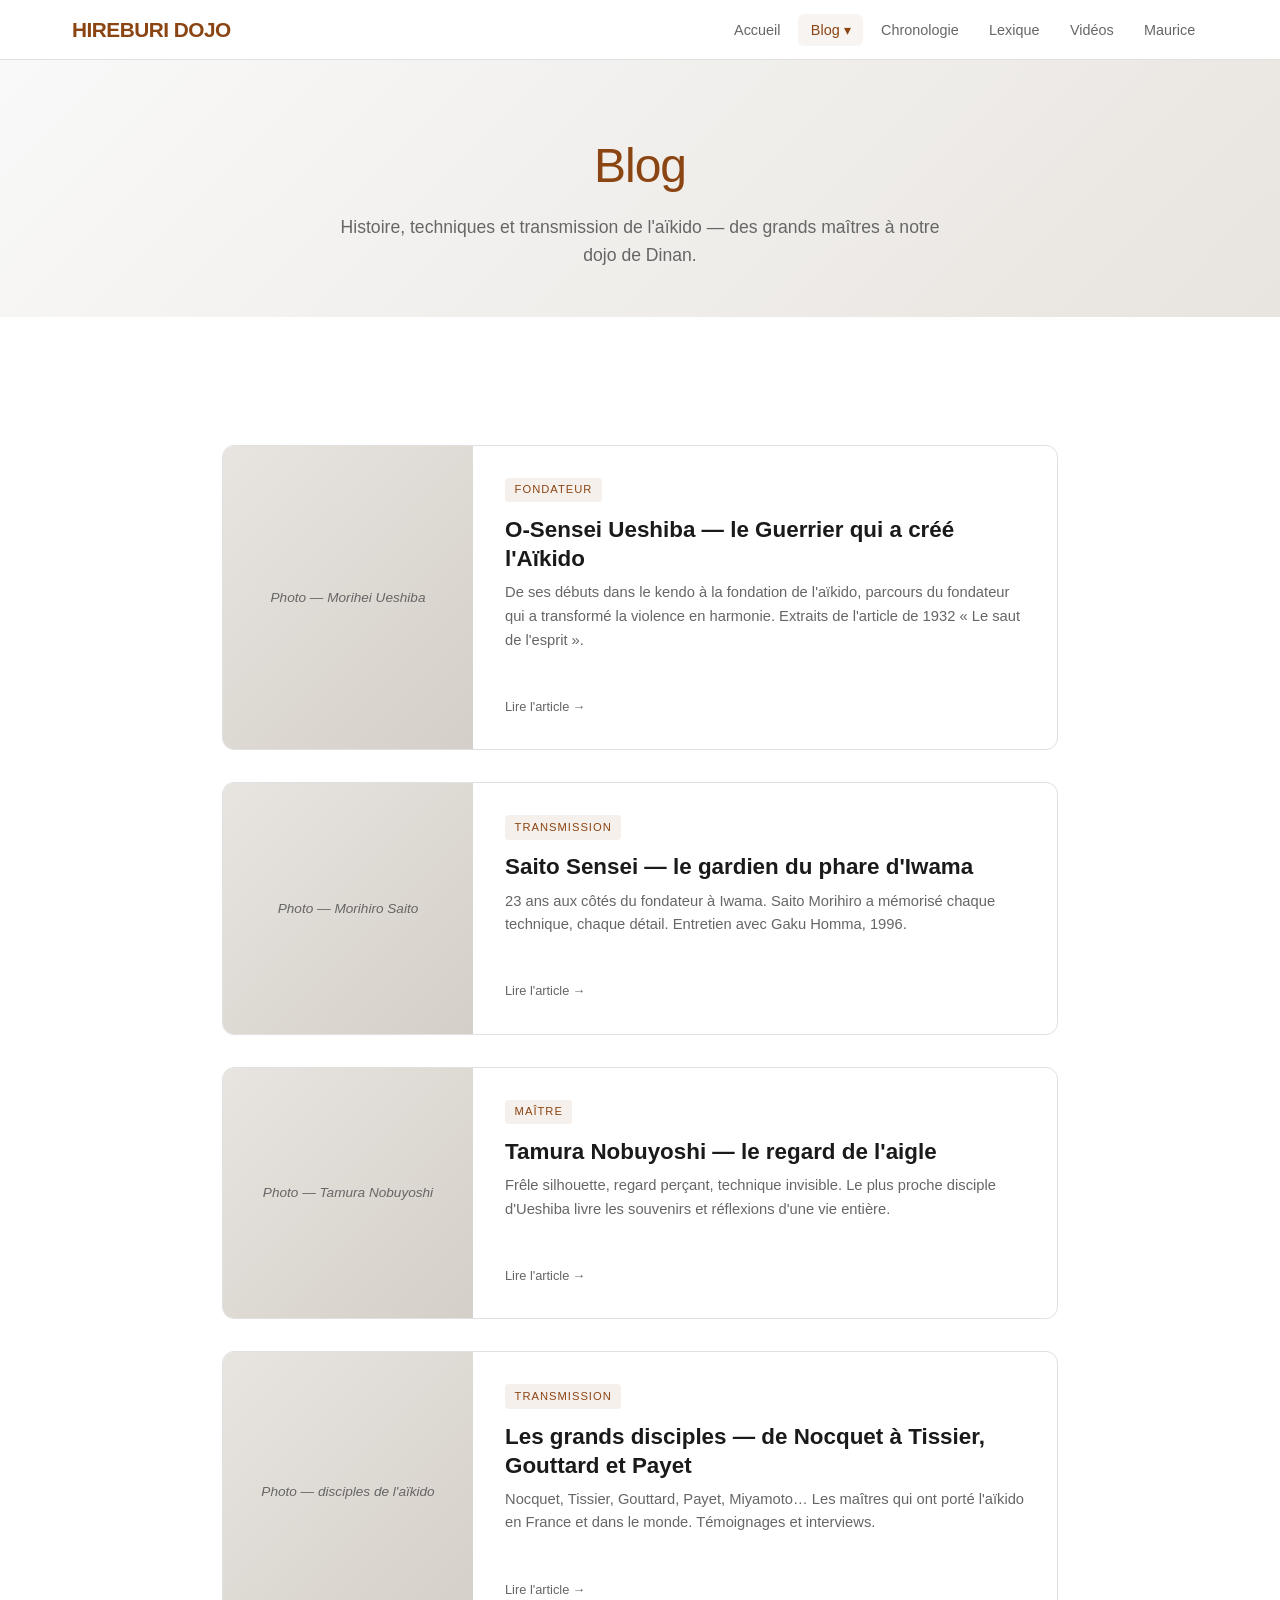
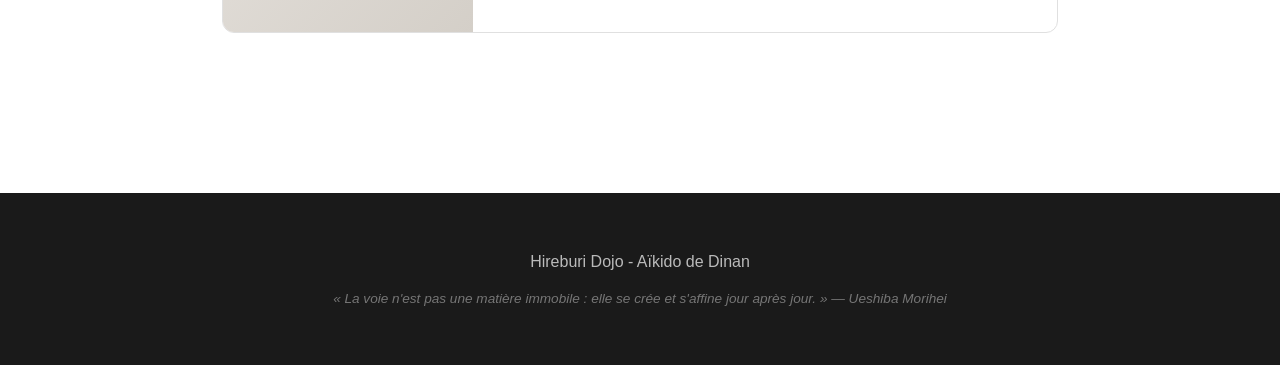
==== pages/blog/index.html @ f31d84fd "Site Hireburi Dojo : version initiale + page Maurice" ====
<!DOCTYPE html>
<html lang="fr">
<head>
    <meta charset="UTF-8">
    <meta name="viewport" content="width=device-width, initial-scale=1.0">
    <title>Blog - Hireburi Dojo - Aïkido de Dinan</title>
    <meta name="description" content="Blog du Hireburi Dojo : histoire, techniques et transmission de l'aïkido.">
    <link rel="stylesheet" href="../../css/style.css">
    <link rel="stylesheet" href="../../css/blog.css">
</head>
<body>
    <nav class="nav">
        <div class="nav-container">
            <a href="../../index.html" class="nav-logo">Hireburi Dojo</a>
            <ul class="nav-links">
                <li><a href="../../index.html">Accueil</a></li>
                <li class="nav-dropdown">
                    <a href="index.html" class="active">Blog ▾</a>
                    <div class="nav-dropdown-menu">
                        <a href="ueshiba.html">O-Sensei Ueshiba</a>
                        <a href="saito.html">Saito, le gardien d'Iwama</a>
                        <a href="tamura.html">Tamura, le regard de l'aigle</a>
                        <a href="disciples.html">Les grands disciples</a>
                    </div>
                </li>
                <li><a href="../chronologie.html">Chronologie</a></li>
                <li><a href="../lexique.html">Lexique</a></li>
                <li><a href="../videos.html">Vidéos</a></li>
                <li><a href="../maurice.html">Maurice</a></li>
            </ul>
            <div class="nav-toggle">☰</div>
        </div>
    </nav>

    <header class="blog-header">
        <h1>Blog</h1>
        <p>Histoire, techniques et transmission de l'aïkido — des grands maîtres à notre dojo de Dinan.</p>
    </header>

    <section class="section">
        <div class="blog-list">
            <a href="ueshiba.html" class="blog-card">
                <div class="blog-card-image">Photo — Morihei Ueshiba</div>
                <div class="blog-card-content">
                    <span class="blog-card-tag">Fondateur</span>
                    <h3>O-Sensei Ueshiba — le Guerrier qui a créé l'Aïkido</h3>
                    <p>De ses débuts dans le kendo à la fondation de l'aïkido, parcours du fondateur qui a transformé la violence en harmonie. Extraits de l'article de 1932 « Le saut de l'esprit ».</p>
                    <span class="blog-card-date">Lire l'article →</span>
                </div>
            </a>

            <a href="saito.html" class="blog-card">
                <div class="blog-card-image">Photo — Morihiro Saito</div>
                <div class="blog-card-content">
                    <span class="blog-card-tag">Transmission</span>
                    <h3>Saito Sensei — le gardien du phare d'Iwama</h3>
                    <p>23 ans aux côtés du fondateur à Iwama. Saito Morihiro a mémorisé chaque technique, chaque détail. Entretien avec Gaku Homma, 1996.</p>
                    <span class="blog-card-date">Lire l'article →</span>
                </div>
            </a>

            <a href="tamura.html" class="blog-card">
                <div class="blog-card-image">Photo — Tamura Nobuyoshi</div>
                <div class="blog-card-content">
                    <span class="blog-card-tag">Maître</span>
                    <h3>Tamura Nobuyoshi — le regard de l'aigle</h3>
                    <p>Frêle silhouette, regard perçant, technique invisible. Le plus proche disciple d'Ueshiba livre les souvenirs et réflexions d'une vie entière.</p>
                    <span class="blog-card-date">Lire l'article →</span>
                </div>
            </a>

            <a href="disciples.html" class="blog-card">
                <div class="blog-card-image">Photo — disciples de l'aïkido</div>
                <div class="blog-card-content">
                    <span class="blog-card-tag">Transmission</span>
                    <h3>Les grands disciples — de Nocquet à Tissier, Gouttard et Payet</h3>
                    <p>Nocquet, Tissier, Gouttard, Payet, Miyamoto… Les maîtres qui ont porté l'aïkido en France et dans le monde. Témoignages et interviews.</p>
                    <span class="blog-card-date">Lire l'article →</span>
                </div>
            </a>
        </div>
    </section>

    <footer>
        <div class="container">
            <p>Hireburi Dojo - Aïkido de Dinan</p>
            <p class="footer-quote">« La voie n'est pas une matière immobile : elle se crée et s'affine jour après jour. » — Ueshiba Morihei</p>
        </div>
    </footer>

    <script src="../../js/main.js"></script>
</body>
</html>
---- css/style.css ----
:root {
    --bg: #fafafa;
    --text: #1a1a1a;
    --text-light: #666666;
    --accent: #8b4513;
    --accent-hover: #a55a28;
    --accent-light: rgba(139, 69, 19, 0.06);
    --border: #e0e0e0;
    --section-bg: #ffffff;
    --card-bg: #f8f8f8;
    --font-heading: 'Georgia', 'Times New Roman', serif;
    --font-body: 'Helvetica Neue', Arial, sans-serif;
}

* {
    margin: 0;
    padding: 0;
    box-sizing: border-box;
}

body {
    font-family: 'Helvetica Neue', Arial, sans-serif;
    line-height: 1.6;
    color: var(--text);
    background-color: var(--bg);
}

.container {
    max-width: 1200px;
    margin: 0 auto;
    padding: 0 20px;
}

/* Navigation */
.nav {
    position: fixed;
    top: 0;
    width: 100%;
    background: rgba(255, 255, 255, 0.95);
    backdrop-filter: blur(10px);
    border-bottom: 1px solid var(--border);
    z-index: 1000;
}

.nav-container {
    display: flex;
    justify-content: space-between;
    align-items: center;
    padding: 0.8rem 2rem;
    max-width: 1200px;
    margin: 0 auto;
}

.nav-logo {
    font-size: 1.1rem;
    font-weight: 700;
    color: var(--accent);
    letter-spacing: 1px;
    text-transform: uppercase;
}

.nav-links {
    display: flex;
    list-style: none;
    gap: 2rem;
}

.nav-links a {
    text-decoration: none;
    color: var(--text-light);
    font-weight: 500;
    transition: color 0.3s;
}

.nav-links a:hover {
    color: var(--accent);
}

.nav-toggle {
    display: none;
    font-size: 1.5rem;
    cursor: pointer;
}

/* Hero Section */
.hero {
    background: linear-gradient(160deg, #1a1a1a 0%, #2c1810 40%, #3d2117 70%, #1a1a1a 100%);
    min-height: 100vh;
    display: flex;
    align-items: center;
    justify-content: center;
    text-align: center;
    padding: 2rem;
    position: relative;
    overflow: hidden;
}

.hero::before {
    content: '合気道';
    position: absolute;
    font-size: 25rem;
    font-weight: 700;
    color: rgba(255, 255, 255, 0.02);
    pointer-events: none;
    user-select: none;
}

.hero-content {
    position: relative;
    z-index: 1;
}

.hero-content h1 {
    font-size: 4rem;
    font-weight: 300;
    margin-bottom: 0.3rem;
    color: #f5f0eb;
    letter-spacing: 4px;
    text-transform: uppercase;
}

.hero-content h2 {
    font-size: 1.3rem;
    font-weight: 400;
    margin-bottom: 2.5rem;
    color: rgba(245, 240, 235, 0.6);
    letter-spacing: 6px;
    text-transform: uppercase;
}

.hero-subtitle {
    font-size: 1.15rem;
    max-width: 700px;
    margin: 0 auto 3rem;
    font-style: italic;
    color: rgba(245, 240, 235, 0.7);
    line-height: 1.8;
}

.cta-button {
    display: inline-block;
    padding: 1rem 2.5rem;
    background: transparent;
    color: #f5f0eb;
    text-decoration: none;
    border: 1px solid rgba(245, 240, 235, 0.3);
    border-radius: 3px;
    transition: all 0.3s;
    letter-spacing: 2px;
    text-transform: uppercase;
    font-size: 0.8rem;
}

.cta-button:hover {
    background: rgba(245, 240, 235, 0.08);
    border-color: rgba(245, 240, 235, 0.6);
}

/* Sections */
.section {
    padding: 5rem 0;
    background: var(--section-bg);
}

.section:nth-child(even) {
    background: var(--bg);
}

.section h2 {
    font-size: 2.5rem;
    font-weight: 300;
    text-align: center;
    margin-bottom: 1rem;
    color: var(--accent);
    letter-spacing: -0.5px;
}

.section-subtitle {
    text-align: center;
    color: var(--text-light);
    font-size: 1rem;
    max-width: 600px;
    margin: 0 auto 3rem;
    line-height: 1.6;
}

.section p {
    max-width: 800px;
    margin: 0 auto 2rem;
    font-size: 1.05rem;
    line-height: 1.85;
}

blockquote {
    max-width: 800px;
    margin: 2.5rem auto;
    padding: 1.8rem 2.5rem;
    border-left: 3px solid var(--accent);
    background: var(--card-bg);
    font-style: italic;
    border-radius: 0 8px 8px 0;
    color: var(--text);
    font-size: 1.05rem;
    line-height: 1.7;
}

footer {
    background: #1a1a1a;
    color: rgba(255,255,255,0.7);
    text-align: center;
    padding: 3.5rem 0;
}

.footer-quote {
    font-style: italic;
    margin-top: 0.8rem;
    font-size: 0.85rem;
    color: rgba(255,255,255,0.4);
}

/* Schedule */
.schedule {
    max-width: 600px;
    margin: 0 auto;
    background: var(--card-bg);
    border-radius: 8px;
    overflow: hidden;
    box-shadow: 0 2px 8px rgba(0,0,0,0.1);
}

.schedule-row {
    display: flex;
    justify-content: space-between;
    padding: 1.5rem 2rem;
    border-bottom: 1px solid var(--border);
}

.schedule-row:last-child {
    border-bottom: none;
}

.schedule-row:nth-child(even) {
    background: rgba(0,0,0,0.02);
}

.day {
    font-weight: 600;
    color: var(--accent);
}

.time {
    color: var(--text-light);
}

.location {
    text-align: center;
    margin-top: 2rem;
    font-size: 1.1rem;
    color: var(--text-light);
}

/* Price */
.price-card {
    text-align: center;
    max-width: 300px;
    margin: 0 auto;
    padding: 3rem 2rem;
    background: var(--card-bg);
    border-radius: 8px;
    box-shadow: 0 2px 8px rgba(0,0,0,0.1);
}

.price-amount {
    font-size: 2.5rem;
    font-weight: 300;
    color: var(--accent);
    margin-bottom: 1rem;
}

.access {
    text-align: center;
    margin-top: 2rem;
    font-style: italic;
}

/* Contact */
.contact-info {
    display: grid;
    grid-template-columns: repeat(auto-fit, minmax(250px, 1fr));
    gap: 2rem;
    max-width: 900px;
    margin: 0 auto;
}

.contact-card {
    background: var(--card-bg);
    padding: 2rem;
    border-radius: 8px;
    text-align: center;
    box-shadow: 0 2px 8px rgba(0,0,0,0.1);
}

.contact-card h3 {
    font-size: 1.2rem;
    margin-bottom: 1rem;
    color: var(--accent);
}

.contact-card p {
    font-size: 1rem;
    color: var(--text-light);
}

.contact-card a {
    color: var(--accent);
    text-decoration: none;
}

.contact-card a:hover {
    text-decoration: underline;
}

/* Smooth scroll */
html {
    scroll-behavior: smooth;
}

/* Responsive */
@media (max-width: 768px) {
    .nav-links {
        display: none;
        position: absolute;
        top: 100%;
        left: 0;
        right: 0;
        background: white;
        flex-direction: column;
        padding: 1rem;
        border-bottom: 1px solid var(--border);
        box-shadow: 0 8px 30px rgba(0,0,0,0.1);
    }

    .nav-links.open {
        display: flex;
    }

    .nav-toggle {
        display: block;
    }

    .hero::before {
        font-size: 12rem;
    }

    .hero-content h1 {
        font-size: 2.5rem;
        letter-spacing: 2px;
    }

    .hero-content h2 {
        font-size: 1rem;
        letter-spacing: 3px;
    }

    .section-subtitle {
        padding: 0 1rem;
    }
    
    .section h2 {
        font-size: 2rem;
    }
    
    .schedule-row {
        padding: 1rem 1.5rem;
    }
    
    .contact-info {
        grid-template-columns: 1fr;
    }
}
---- css/blog.css ----
/* Navigation améliorée */
.nav {
    position: fixed;
    top: 0;
    width: 100%;
    background: rgba(255, 255, 255, 0.97);
    backdrop-filter: blur(12px);
    border-bottom: 1px solid var(--border);
    z-index: 1000;
    transition: box-shadow 0.3s;
}

.nav.scrolled {
    box-shadow: 0 2px 20px rgba(0,0,0,0.08);
}

.nav-container {
    display: flex;
    justify-content: space-between;
    align-items: center;
    padding: 0.8rem 2rem;
    max-width: 1200px;
    margin: 0 auto;
}

.nav-logo {
    font-size: 1.3rem;
    font-weight: 700;
    color: var(--accent);
    text-decoration: none;
    letter-spacing: -0.5px;
}

.nav-links {
    display: flex;
    list-style: none;
    gap: 0.3rem;
    align-items: center;
}

.nav-links a {
    text-decoration: none;
    color: var(--text-light);
    font-weight: 500;
    font-size: 0.9rem;
    padding: 0.5rem 0.8rem;
    border-radius: 6px;
    transition: all 0.2s;
}

.nav-links a:hover,
.nav-links a.active {
    color: var(--accent);
    background: rgba(139, 69, 19, 0.06);
}

/* Dropdown pour Blog */
.nav-dropdown {
    position: relative;
}

.nav-dropdown-menu {
    display: none;
    position: absolute;
    top: 100%;
    left: 0;
    background: white;
    min-width: 220px;
    border-radius: 10px;
    box-shadow: 0 8px 30px rgba(0,0,0,0.12);
    padding: 0.5rem;
    z-index: 100;
    border: 1px solid var(--border);
}

.nav-dropdown:hover .nav-dropdown-menu {
    display: block;
}

.nav-dropdown-menu a {
    display: block;
    padding: 0.7rem 1rem;
    color: var(--text);
    font-size: 0.88rem;
    border-radius: 6px;
    transition: all 0.15s;
}

.nav-dropdown-menu a:hover {
    background: rgba(139, 69, 19, 0.06);
    color: var(--accent);
}

.nav-toggle {
    display: none;
    font-size: 1.5rem;
    cursor: pointer;
    color: var(--accent);
}

/* Typography améliorée */
.section h2 {
    font-size: 2.8rem;
    font-weight: 300;
    text-align: center;
    margin-bottom: 1rem;
    color: var(--accent);
    letter-spacing: -1px;
}

.section-subtitle {
    text-align: center;
    color: var(--text-light);
    font-size: 1.1rem;
    max-width: 600px;
    margin: 0 auto 3rem;
    line-height: 1.6;
}

/* ============================================
   CHRONOLOGIE
   ============================================ */
.timeline {
    position: relative;
    max-width: 1000px;
    margin: 0 auto;
    padding: 2rem 0;
}

.timeline::before {
    content: '';
    position: absolute;
    left: 50%;
    transform: translateX(-50%);
    top: 0;
    bottom: 0;
    width: 2px;
    background: linear-gradient(to bottom, var(--accent), rgba(139, 69, 19, 0.15));
}

.timeline-item {
    position: relative;
    width: 50%;
    padding: 0 40px 60px;
}

.timeline-item:nth-child(odd) {
    left: 0;
    text-align: right;
}

.timeline-item:nth-child(even) {
    left: 50%;
    text-align: left;
}

.timeline-item::before {
    content: '';
    position: absolute;
    top: 5px;
    width: 14px;
    height: 14px;
    border-radius: 50%;
    background: var(--accent);
    border: 3px solid white;
    box-shadow: 0 0 0 3px var(--accent);
    z-index: 2;
}

.timeline-item:nth-child(odd)::before {
    right: -7px;
}

.timeline-item:nth-child(even)::before {
    left: -7px;
}

.timeline-date {
    font-size: 1rem;
    font-weight: 700;
    color: var(--accent);
    margin-bottom: 0.3rem;
    letter-spacing: 0.5px;
}

.timeline-title {
    font-size: 1.3rem;
    font-weight: 600;
    color: var(--text);
    margin-bottom: 0.6rem;
}

.timeline-text {
    font-size: 0.95rem;
    line-height: 1.7;
    color: var(--text-light);
}

.timeline-image {
    width: 100%;
    max-width: 300px;
    border-radius: 10px;
    margin-top: 1rem;
    box-shadow: 0 4px 15px rgba(0,0,0,0.1);
}

.timeline-item:nth-child(odd) .timeline-image {
    margin-left: auto;
}

/* Placeholder image */
.timeline-placeholder {
    width: 100%;
    max-width: 300px;
    height: 200px;
    border-radius: 10px;
    background: linear-gradient(135deg, #e8e4df 0%, #d4cfc8 100%);
    display: flex;
    align-items: center;
    justify-content: center;
    color: var(--text-light);
    font-size: 0.85rem;
    font-style: italic;
    margin-top: 1rem;
}

.timeline-item:nth-child(odd) .timeline-placeholder {
    margin-left: auto;
}

/* ============================================
   LEXIQUE
   ============================================ */
.lexique-search {
    max-width: 500px;
    margin: 0 auto 3rem;
    position: relative;
}

.lexique-search input {
    width: 100%;
    padding: 1rem 1.5rem 1rem 3rem;
    border: 2px solid var(--border);
    border-radius: 12px;
    font-size: 1rem;
    background: white;
    transition: border-color 0.3s, box-shadow 0.3s;
    color: var(--text);
}

.lexique-search input:focus {
    outline: none;
    border-color: var(--accent);
    box-shadow: 0 0 0 4px rgba(139, 69, 19, 0.1);
}

.lexique-search-icon {
    position: absolute;
    left: 1rem;
    top: 50%;
    transform: translateY(-50%);
    color: var(--text-light);
    font-size: 1.1rem;
}

.lexique-grid {
    display: grid;
    grid-template-columns: repeat(auto-fill, minmax(340px, 1fr));
    gap: 1.2rem;
    max-width: 1100px;
    margin: 0 auto;
}

.lexique-card {
    background: white;
    border: 1px solid var(--border);
    border-radius: 10px;
    padding: 1.5rem;
    transition: all 0.2s;
}

.lexique-card:hover {
    border-color: var(--accent);
    box-shadow: 0 4px 15px rgba(139, 69, 19, 0.08);
    transform: translateY(-2px);
}

.lexique-card.hidden {
    display: none;
}

.lexique-term {
    font-size: 1.2rem;
    font-weight: 700;
    color: var(--accent);
    margin-bottom: 0.2rem;
}

.lexique-kana {
    font-size: 0.9rem;
    color: var(--text-light);
    margin-bottom: 0.6rem;
}

.lexique-def {
    font-size: 0.92rem;
    line-height: 1.6;
    color: var(--text);
}

.lexique-category {
    display: inline-block;
    font-size: 0.7rem;
    text-transform: uppercase;
    letter-spacing: 1px;
    color: var(--accent);
    background: rgba(139, 69, 19, 0.08);
    padding: 0.2rem 0.6rem;
    border-radius: 4px;
    margin-bottom: 0.5rem;
}

.lexique-no-results {
    text-align: center;
    padding: 3rem;
    color: var(--text-light);
    font-style: italic;
    display: none;
    grid-column: 1 / -1;
}

/* ============================================
   BLOG
   ============================================ */
.blog-header {
    text-align: center;
    padding: 8rem 2rem 3rem;
    background: linear-gradient(135deg, var(--bg) 0%, #e8e4df 100%);
}

.blog-header h1 {
    font-size: 3rem;
    font-weight: 300;
    color: var(--accent);
    margin-bottom: 0.5rem;
    letter-spacing: -1px;
}

.blog-header p {
    color: var(--text-light);
    font-size: 1.1rem;
    max-width: 600px;
    margin: 0 auto;
}

.blog-list {
    max-width: 900px;
    margin: 0 auto;
    padding: 3rem 2rem;
}

.blog-card {
    display: grid;
    grid-template-columns: 250px 1fr;
    gap: 2rem;
    background: white;
    border: 1px solid var(--border);
    border-radius: 12px;
    overflow: hidden;
    margin-bottom: 2rem;
    transition: all 0.2s;
    text-decoration: none;
    color: inherit;
}

.blog-card:hover {
    box-shadow: 0 8px 30px rgba(0,0,0,0.08);
    transform: translateY(-3px);
    border-color: var(--accent);
}

.blog-card-image {
    height: 100%;
    min-height: 200px;
    background: linear-gradient(135deg, #e8e4df 0%, #d4cfc8 100%);
    display: flex;
    align-items: center;
    justify-content: center;
    color: var(--text-light);
    font-size: 0.85rem;
    font-style: italic;
}

.blog-card-content {
    padding: 2rem 2rem 2rem 0;
    display: flex;
    flex-direction: column;
    justify-content: center;
}

.blog-card-tag {
    font-size: 0.7rem;
    text-transform: uppercase;
    letter-spacing: 1px;
    color: var(--accent);
    background: rgba(139, 69, 19, 0.08);
    padding: 0.2rem 0.6rem;
    border-radius: 4px;
    align-self: flex-start;
    margin-bottom: 0.8rem;
}

.blog-card h3 {
    font-size: 1.4rem;
    font-weight: 600;
    color: var(--text);
    margin-bottom: 0.5rem;
    line-height: 1.3;
}

.blog-card p {
    font-size: 0.92rem;
    color: var(--text-light);
    line-height: 1.6;
}

.blog-card-date {
    font-size: 0.8rem;
    color: var(--text-light);
    margin-top: auto;
    padding-top: 0.8rem;
}

/* Article de blog */
.article-page {
    max-width: 780px;
    margin: 0 auto;
    padding: 8rem 2rem 4rem;
}

.article-page h1 {
    font-size: 2.8rem;
    font-weight: 300;
    color: var(--text);
    margin-bottom: 0.3rem;
    letter-spacing: -1px;
}

.article-meta {
    color: var(--text-light);
    font-size: 0.9rem;
    margin-bottom: 3rem;
    padding-bottom: 2rem;
    border-bottom: 1px solid var(--border);
}

.article-body h2 {
    font-size: 1.8rem;
    font-weight: 600;
    color: var(--accent);
    margin: 3rem 0 1rem;
}

.article-body h3 {
    font-size: 1.3rem;
    font-weight: 600;
    margin: 2rem 0 0.8rem;
}

.article-body p {
    font-size: 1.05rem;
    line-height: 1.85;
    margin-bottom: 1.5rem;
    color: var(--text);
}

.article-body blockquote {
    border-left: 3px solid var(--accent);
    background: var(--card-bg);
    padding: 1.5rem 2rem;
    margin: 2rem 0;
    border-radius: 0 8px 8px 0;
    font-style: italic;
    color: var(--text-light);
}

.article-body blockquote cite {
    display: block;
    margin-top: 0.8rem;
    font-size: 0.85rem;
    font-style: normal;
    font-weight: 600;
    color: var(--accent);
}

.article-body .article-image {
    width: 100%;
    border-radius: 10px;
    margin: 2rem 0;
    box-shadow: 0 4px 15px rgba(0,0,0,0.1);
}

/* Video embed */
.video-embed {
    position: relative;
    width: 100%;
    padding-bottom: 56.25%;
    margin: 2rem 0;
    border-radius: 10px;
    overflow: hidden;
    box-shadow: 0 4px 15px rgba(0,0,0,0.1);
}

.video-embed iframe {
    position: absolute;
    top: 0;
    left: 0;
    width: 100%;
    height: 100%;
    border: none;
}

.video-placeholder {
    position: relative;
    width: 100%;
    padding-bottom: 56.25%;
    background: linear-gradient(135deg, #2c2c2c 0%, #1a1a1a 100%);
    border-radius: 10px;
    margin: 2rem 0;
    display: flex;
    align-items: center;
    justify-content: center;
    color: rgba(255,255,255,0.5);
    font-size: 0.9rem;
    font-style: italic;
}

.video-placeholder::after {
    content: '▶';
    font-size: 2.5rem;
    position: absolute;
}

/* ============================================
   VIDÉO GALERIE
   ============================================ */
.video-gallery {
    display: grid;
    grid-template-columns: repeat(auto-fill, minmax(300px, 1fr));
    gap: 2rem;
    max-width: 1100px;
    margin: 0 auto;
    padding: 3rem 2rem;
}

.video-card {
    background: white;
    border-radius: 12px;
    overflow: hidden;
    border: 1px solid var(--border);
    transition: all 0.2s;
}

.video-card:hover {
    box-shadow: 0 8px 30px rgba(0,0,0,0.08);
    transform: translateY(-3px);
}

.video-card-placeholder {
    width: 100%;
    padding-bottom: 56.25%;
    background: linear-gradient(135deg, #2c2c2c 0%, #1a1a1a 100%);
    display: flex;
    align-items: center;
    justify-content: center;
    color: rgba(255,255,255,0.4);
    font-size: 2rem;
}

.video-card-content {
    padding: 1.2rem;
}

.video-card-content h4 {
    font-size: 1rem;
    font-weight: 600;
    margin-bottom: 0.3rem;
    color: var(--text);
}

.video-card-content p {
    font-size: 0.85rem;
    color: var(--text-light);
}

/* Bouton retour */
.back-link {
    display: inline-flex;
    align-items: center;
    gap: 0.5rem;
    color: var(--accent);
    text-decoration: none;
    font-size: 0.9rem;
    font-weight: 500;
    margin-bottom: 1.5rem;
    padding: 0.4rem 0;
    transition: opacity 0.2s;
}

.back-link:hover {
    opacity: 0.7;
}

/* Article nav */
.article-nav {
    display: flex;
    justify-content: space-between;
    margin-top: 4rem;
    padding-top: 2rem;
    border-top: 1px solid var(--border);
}

.article-nav a {
    color: var(--accent);
    text-decoration: none;
    font-size: 0.9rem;
    font-weight: 500;
    padding: 0.5rem 0;
    transition: opacity 0.2s;
}

.article-nav a:hover {
    opacity: 0.7;
}

/* ============================================
   PAGE MAURICE
   ============================================ */
.sensei-portrait {
    text-align: center;
    margin: 0 auto 3rem;
    max-width: 340px;
}

.sensei-portrait img {
    width: 100%;
    border-radius: 10px;
    box-shadow: 0 6px 25px rgba(0,0,0,0.15);
}

.sensei-portrait figcaption {
    margin-top: 0.8rem;
    font-size: 0.85rem;
    font-style: italic;
    color: var(--text-light);
}

.dojo-values {
    max-width: 640px;
    margin: 0 auto 2rem;
    padding-left: 1.5rem;
}

.dojo-values li {
    font-size: 1.02rem;
    line-height: 1.8;
    color: var(--text);
    margin-bottom: 0.6rem;
}

.maurice-cta {
    text-align: center;
    margin-top: 4rem;
    padding: 2.5rem 2rem;
    background: var(--card-bg);
    border: 1px solid var(--border);
    border-radius: 12px;
}

.maurice-cta p {
    font-size: 1.05rem;
    color: var(--text);
    margin-bottom: 1.5rem;
}

.cta-button-dark {
    color: var(--accent);
    border-color: var(--accent);
}

.cta-button-dark:hover {
    background: rgba(139, 69, 19, 0.08);
    border-color: var(--accent-hover);
}

/* ============================================
   Responsive
   ============================================ */
@media (max-width: 768px) {
    .nav-links {
        display: none;
        position: absolute;
        top: 100%;
        left: 0;
        right: 0;
        background: white;
        flex-direction: column;
        padding: 1rem;
        border-bottom: 1px solid var(--border);
        box-shadow: 0 8px 30px rgba(0,0,0,0.1);
    }

    .nav-links.open {
        display: flex;
    }

    .nav-toggle {
        display: block;
    }

    .nav-dropdown-menu {
        position: static;
        box-shadow: none;
        border: none;
        padding-left: 1rem;
        display: none;
    }

    .nav-dropdown.open .nav-dropdown-menu {
        display: block;
    }

    /* Timeline responsive */
    .timeline::before {
        left: 20px;
    }

    .timeline-item {
        width: 100%;
        left: 0 !important;
        text-align: left !important;
        padding-left: 50px;
        padding-right: 0;
    }

    .timeline-item::before {
        left: 13px !important;
        right: auto !important;
    }

    .timeline-item:nth-child(odd) .timeline-image,
    .timeline-item:nth-child(odd) .timeline-placeholder {
        margin-left: 0;
    }

    /* Blog card responsive */
    .blog-card {
        grid-template-columns: 1fr;
    }

    .blog-card-image {
        min-height: 180px;
    }

    .blog-card-content {
        padding: 1.5rem;
    }

    .lexique-grid {
        grid-template-columns: 1fr;
    }

    .blog-header h1 {
        font-size: 2.2rem;
    }

    .article-page h1 {
        font-size: 2rem;
    }

    .article-page {
        padding: 6rem 1.5rem 3rem;
    }
}
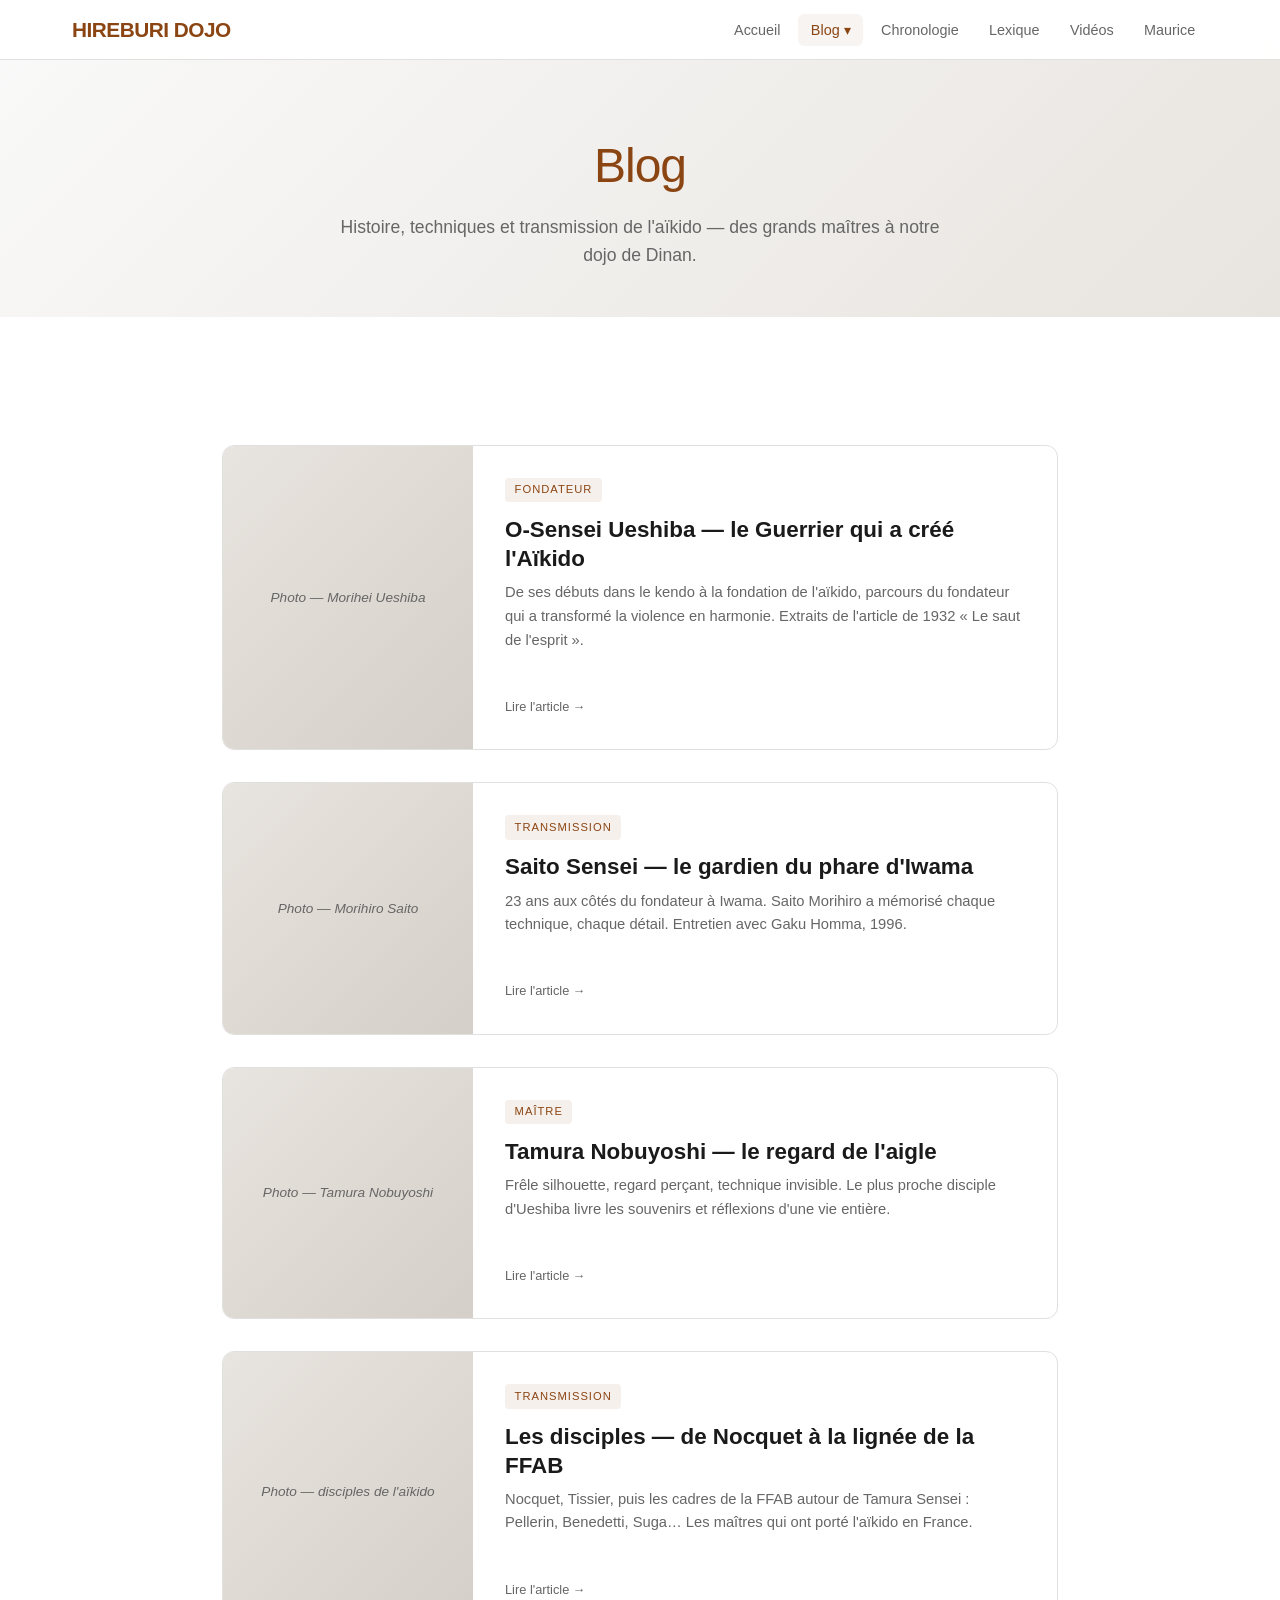
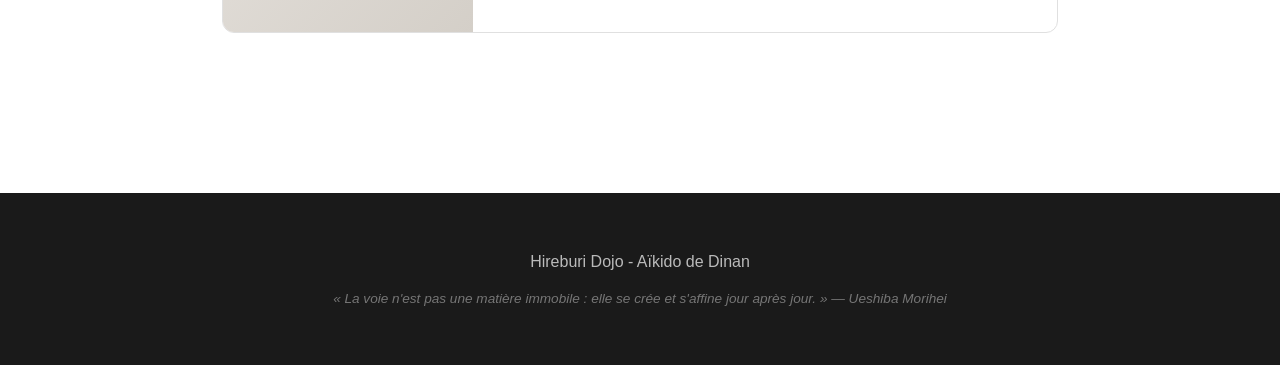
==== commit 364a736a: "Correctifs de Maurice : esprit, fondateur, pedagogie, Ueshiba (Deguchi, Kobukan, Iwama), page discip" ====
--- a/pages/blog/index.html
+++ b/pages/blog/index.html
@@ -20,7 +20,7 @@
                         <a href="ueshiba.html">O-Sensei Ueshiba</a>
                         <a href="saito.html">Saito, le gardien d'Iwama</a>
                         <a href="tamura.html">Tamura, le regard de l'aigle</a>
-                        <a href="disciples.html">Les grands disciples</a>
+                        <a href="disciples.html">Les disciples</a>
                     </div>
                 </li>
                 <li><a href="../chronologie.html">Chronologie</a></li>
@@ -73,8 +73,8 @@
                 <div class="blog-card-image">Photo — disciples de l'aïkido</div>
                 <div class="blog-card-content">
                     <span class="blog-card-tag">Transmission</span>
-                    <h3>Les grands disciples — de Nocquet à Tissier, Gouttard et Payet</h3>
-                    <p>Nocquet, Tissier, Gouttard, Payet, Miyamoto… Les maîtres qui ont porté l'aïkido en France et dans le monde. Témoignages et interviews.</p>
+                    <h3>Les disciples — de Nocquet à la lignée de la FFAB</h3>
+                    <p>Nocquet, Tissier, puis les cadres de la FFAB autour de Tamura Sensei : Pellerin, Benedetti, Suga… Les maîtres qui ont porté l'aïkido en France.</p>
                     <span class="blog-card-date">Lire l'article →</span>
                 </div>
             </a>
--- a/css/style.css
+++ b/css/style.css
@@ -275,6 +275,17 @@
     font-weight: 300;
     color: var(--accent);
     margin-bottom: 1rem;
+}
+
+.price-reduced {
+    font-size: 0.95rem;
+    color: var(--text-light);
+    margin-top: 1.5rem;
+}
+
+.price-reduced b {
+    color: var(--accent);
+    font-weight: 600;
 }
 
 .access {
@@ -377,4 +388,55 @@
     .contact-info {
         grid-template-columns: 1fr;
     }
-}+}
+
+/* ============================================
+   SECTION FONDATEUR (accueil)
+   ============================================ */
+.founder {
+    display: flex;
+    align-items: center;
+    gap: 3rem;
+    max-width: 900px;
+    margin: 0 auto;
+}
+
+.founder-portrait {
+    flex-shrink: 0;
+    width: 280px;
+    text-align: center;
+    margin: 0;
+}
+
+.founder-portrait img {
+    width: 100%;
+    border-radius: 10px;
+    box-shadow: 0 6px 25px rgba(0,0,0,0.15);
+}
+
+.founder-portrait figcaption {
+    margin-top: 0.8rem;
+    font-size: 0.85rem;
+    font-style: italic;
+    color: var(--text-light);
+}
+
+.founder-text h2 {
+    text-align: left;
+}
+
+.founder-text p {
+    max-width: none;
+    margin: 0 0 1.5rem;
+}
+
+@media (max-width: 768px) {
+    .founder {
+        flex-direction: column;
+        gap: 2rem;
+    }
+
+    .founder-text h2 {
+        text-align: center;
+    }
+}
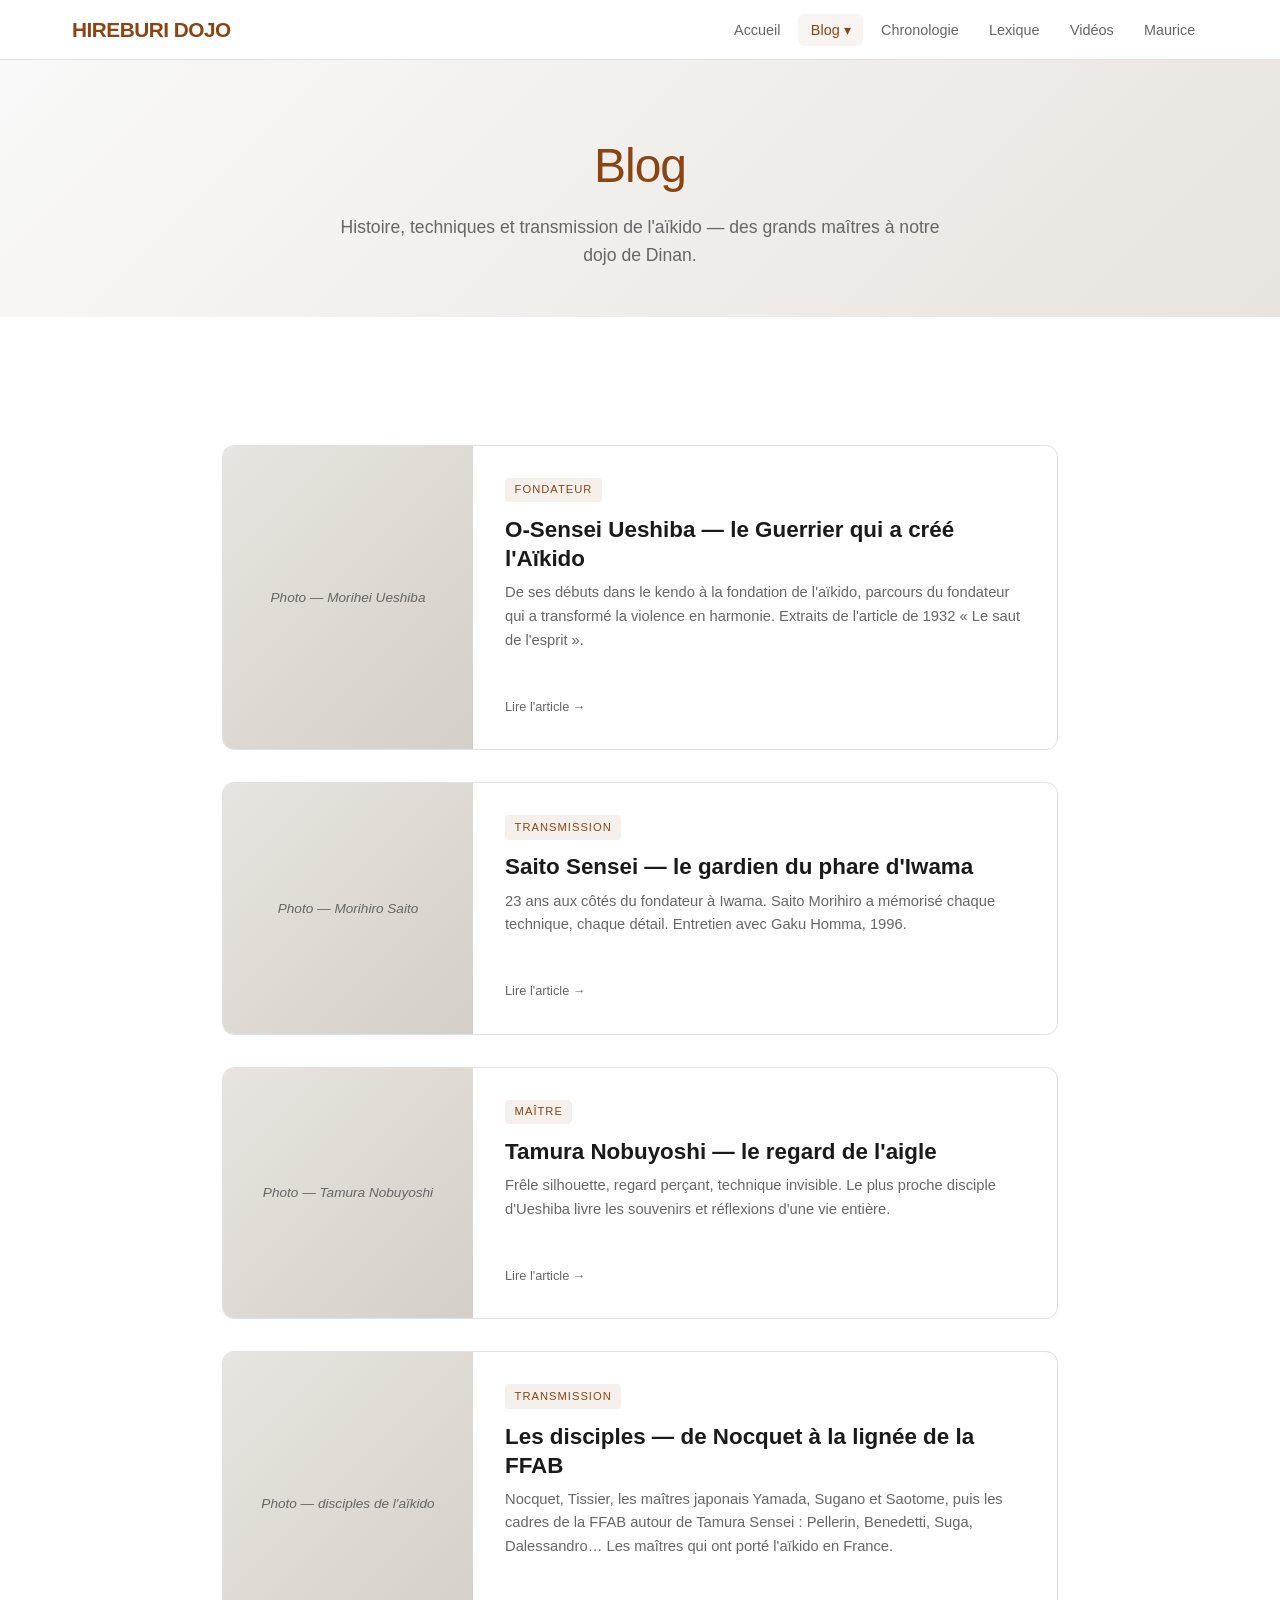
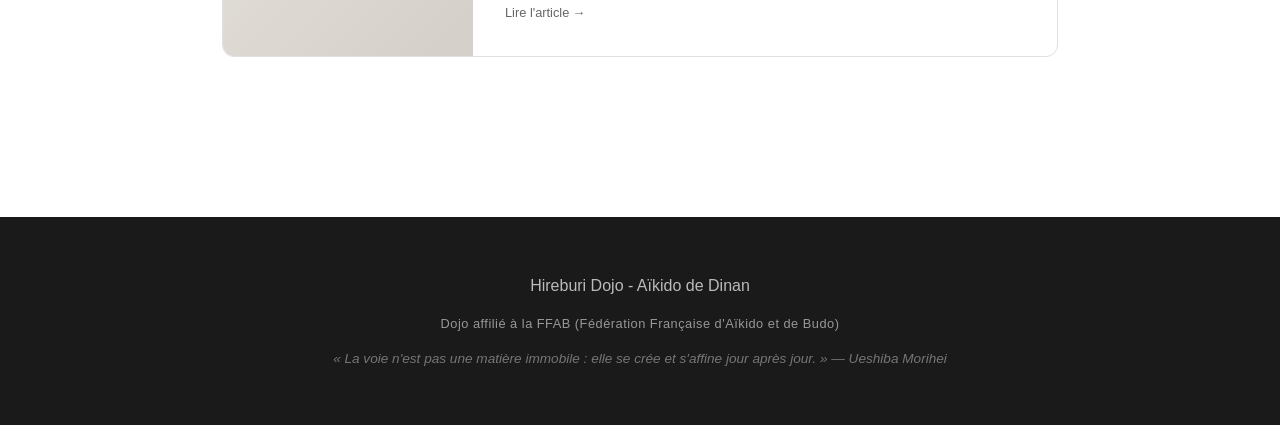
==== commit dbe67a39: "Correctifs de Maurice : video demonstration au forum, affiliation FFAB (accueil + footer), maitres j" ====
--- a/pages/blog/index.html
+++ b/pages/blog/index.html
@@ -74,7 +74,7 @@
                 <div class="blog-card-content">
                     <span class="blog-card-tag">Transmission</span>
                     <h3>Les disciples — de Nocquet à la lignée de la FFAB</h3>
-                    <p>Nocquet, Tissier, puis les cadres de la FFAB autour de Tamura Sensei : Pellerin, Benedetti, Suga… Les maîtres qui ont porté l'aïkido en France.</p>
+                    <p>Nocquet, Tissier, les maîtres japonais Yamada, Sugano et Saotome, puis les cadres de la FFAB autour de Tamura Sensei : Pellerin, Benedetti, Suga, Dalessandro… Les maîtres qui ont porté l'aïkido en France.</p>
                     <span class="blog-card-date">Lire l'article →</span>
                 </div>
             </a>
@@ -84,6 +84,7 @@
     <footer>
         <div class="container">
             <p>Hireburi Dojo - Aïkido de Dinan</p>
+            <p class="footer-affiliation">Dojo affilié à la FFAB (Fédération Française d'Aïkido et de Budo)</p>
             <p class="footer-quote">« La voie n'est pas une matière immobile : elle se crée et s'affine jour après jour. » — Ueshiba Morihei</p>
         </div>
     </footer>
--- a/css/style.css
+++ b/css/style.css
@@ -211,11 +211,22 @@
     padding: 3.5rem 0;
 }
 
+.footer-affiliation {
+    margin-top: 1rem;
+    font-size: 0.8rem;
+    letter-spacing: 0.5px;
+    color: rgba(255,255,255,0.55);
+}
+
 .footer-quote {
     font-style: italic;
     margin-top: 0.8rem;
     font-size: 0.85rem;
     color: rgba(255,255,255,0.4);
+}
+
+.federation-cta {
+    text-align: center;
 }
 
 /* Schedule */
--- a/css/blog.css
+++ b/css/blog.css
@@ -199,9 +199,18 @@
 .timeline-image {
     width: 100%;
     max-width: 300px;
+    height: auto;
     border-radius: 10px;
     margin-top: 1rem;
     box-shadow: 0 4px 15px rgba(0,0,0,0.1);
+}
+
+.timeline-image--small {
+    max-width: 220px;
+}
+
+.timeline-image--portrait {
+    max-width: 230px;
 }
 
 .timeline-item:nth-child(odd) .timeline-image {
@@ -591,6 +600,62 @@
 .video-card-content p {
     font-size: 0.85rem;
     color: var(--text-light);
+}
+
+.video-embed {
+    position: relative;
+    width: 100%;
+    padding-bottom: 56.25%;
+    background: #1a1a1a;
+    overflow: hidden;
+}
+
+.video-embed iframe {
+    position: absolute;
+    top: 0;
+    left: 0;
+    width: 100%;
+    height: 100%;
+    border: 0;
+}
+
+.video-feature {
+    max-width: 900px;
+    margin: 0 auto 3rem;
+    border-radius: 12px;
+    overflow: hidden;
+    border: 1px solid var(--border);
+    background: white;
+}
+
+.video-feature .video-card-content {
+    padding: 1.2rem 1.5rem;
+}
+
+.video-feature h4 {
+    font-size: 1.1rem;
+    font-weight: 600;
+    margin-bottom: 0.3rem;
+    color: var(--text);
+}
+
+.video-feature p {
+    font-size: 0.9rem;
+    color: var(--text-light);
+}
+
+.channel-link {
+    display: inline-flex;
+    align-items: center;
+    gap: 0.5rem;
+    color: var(--accent);
+    text-decoration: none;
+    font-weight: 500;
+    transition: opacity 0.2s;
+}
+
+.channel-link:hover {
+    opacity: 0.75;
 }
 
 /* Bouton retour */
